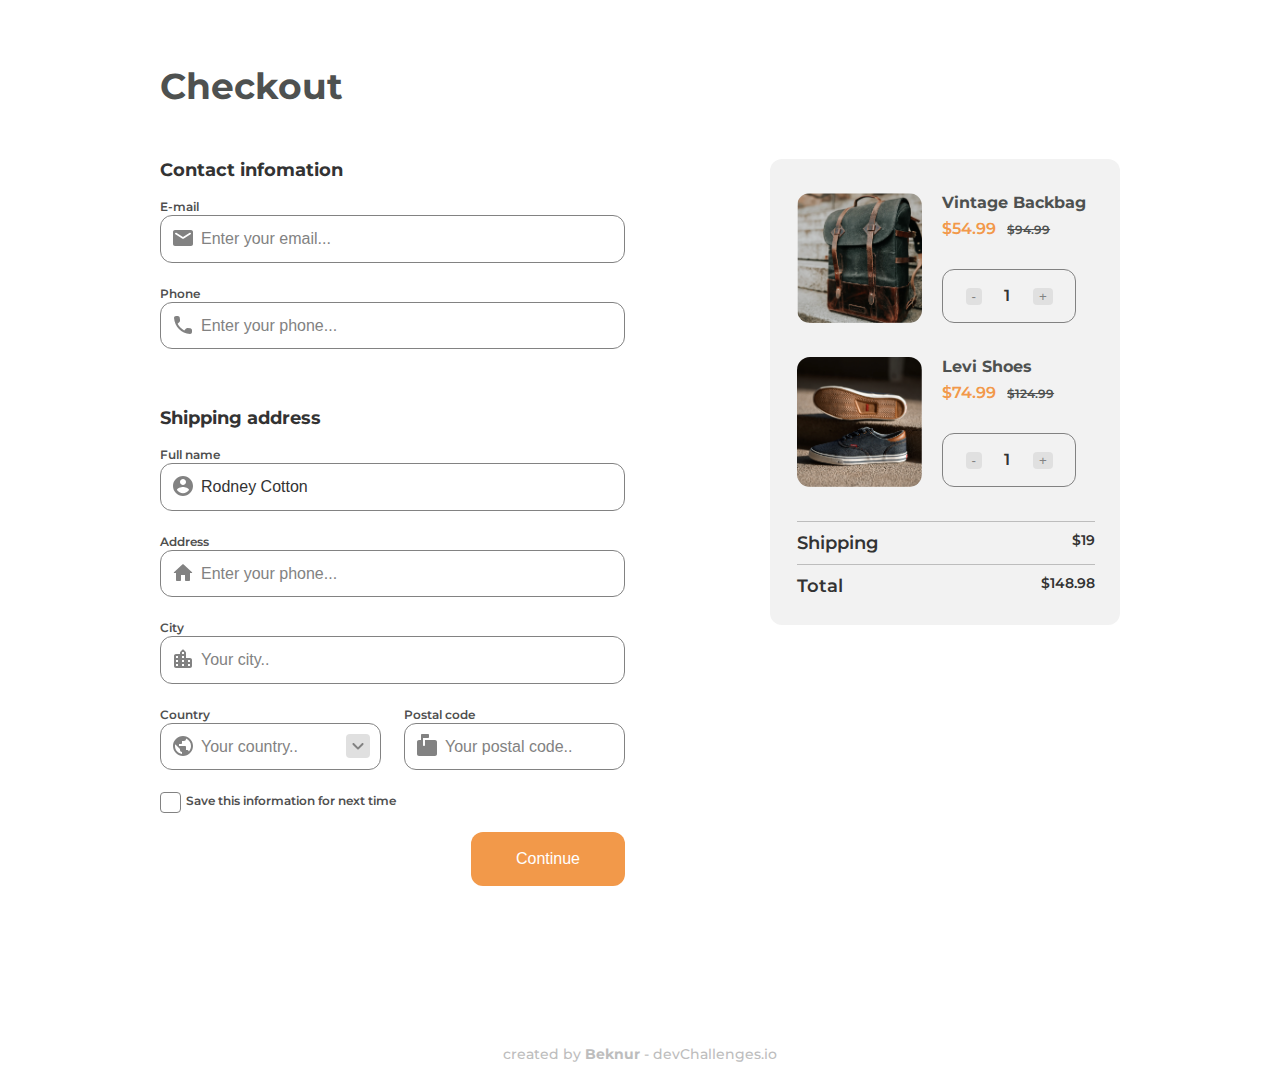
==== checkout-page-master/index.html @ 75dd47a8 "added all required html and css, but js is not ready" ====
<!DOCTYPE html>
<html lang="en">
  <head>
    <meta charset="utf-8" />
    <meta
      name="viewport"
      content="width=device-width, initial-scale=1,
  maximum-scale=5"
    />

    <link rel="icon" href="devchallenges.png" />

    <link
      rel="shortcut icon"
      type="image/x-icon"
      href="https://devchallenges.io/"
    />

    <link rel="preconnect" href="https://fonts.googleapis.com" />
    <link rel="preconnect" href="https://fonts.gstatic.com" crossorigin />
    <link
      href="https://fonts.googleapis.com/css2?family=Montserrat:wght@600;700&display=swap"
      rel="stylesheet"
    />

    <title>Devchallenges</title>

    <link rel="stylesheet" href="style.css" />
  </head>
  <body>
    <header class="wrapper">
      <h1>Checkout</h1>
    </header>

    <section class="wrapper" id="main">
      <div id="checkout-info">
        <div class="items">
          <div class="item">
            <img src="photo1.png" alt="" />
            <div class="info">
              <h2>Vintage Backbag</h2>
              <div class="prices">
                <p>$54.99</p>
                <p class="discount">$94.99</p>
              </div>
              <div class="amount">
                <button class="minus" onclick="less(this)">-</button>
                <div class="count">1</div>
                <button class="plus" onclick="more(this)">+</button>
              </div>
            </div>
          </div>
          <div class="item">
            <img src="photo2.png" alt="" />
            <div class="info">
              <h2>Levi Shoes</h2>
              <div class="prices">
                <p>$74.99</p>
                <p class="discount">$124.99</p>
              </div>
              <div class="amount">
                <button class="minus" onclick="less(this)">-</button>
                <div class="count">1</div>
                <button class="plus" onclick="more(this)">+</button>
              </div>
            </div>
          </div>
        </div>
        <div class="elements">
          <div class="element">
            <p>Shipping</p>
            <p>$19</p>
          </div>
          <div class="element">
            <p>Total</p>
            <p id="total">$148.98</p>
          </div>
        </div>
      </div>
      <form action="">
        <div class="contact">
          <h2>Contact infomation</h2>
          <div class="field">
            <label for="mail">E-mail</label>
            <input
              type="text"
              name="mail"
              id="mail"
              placeholder="Enter your email..."
              required
            />
          </div>
          <div class="field">
            <label for="phone">Phone</label>
            <input
              type="email"
              name="phone"
              id="phone"
              placeholder="Enter your phone..."
              required
            />
          </div>
        </div>
        <div class="ship">
          <h2>Shipping address</h2>
          <div class="field">
            <label for="account">Full name</label>
            <input
              type="text"
              name="account"
              id="account"
              value="Rodney Cotton"
              placeholder="Enter your name..."
              required
            />
          </div>
          <div class="field">
            <label for="address">Address</label>
            <input
              type="text"
              name="address"
              id="address"
              placeholder="Enter your phone..."
              required
            />
          </div>
          <div class="field">
            <label for="city">City</label>
            <input
              type="text"
              name="city"
              id="city"
              placeholder="Your city.."
              required
            />
          </div>
          <div class="fields">
            <div class="field">
              <label for="country">Country</label>
              <select name="country" id="country" required>
                <option class="select-holder" value="" disabled selected hidden>
                  Your country..
                </option>
                <option value="KZ">Kazakhstan</option>
                <option value="KG">Kyrgyzstan</option>
                <option value="RU">Russia</option>
              </select>
            </div>
            <div class="field">
              <label for="postal">Postal code</label>
              <input
                type="text"
                name="postal"
                id="postal"
                placeholder="Your postal code.."
                required
              />
            </div>
          </div>
          <input type="checkbox" name="toSave" id="toSave" required />
          <label for="toSave">Save this information for next time</label>
          <br />
        </div>
        <div class="button">
          <input type="submit" value="Continue" onclick="toSubmit()" />
        </div>
      </form>
    </section>

    <footer>created by <strong>Beknur</strong> - devChallenges.io</footer>

    <script src="myScript.js"></script>
  </body>
</html>
---- checkout-page-master/style.css ----
*,
*:before,
*:after {
  box-sizing: border-box;
}

:root {
  --bg: #fff; /*white color*/

  --light-grey-color: #e0e0e0; /*light grey color*/
  --dark-grey-color: #4e5150; /*black gey color*/
  --grey-1-color: #333333; /*grey 1*/
  --grey-2-color: #4f4f4f; /*grey 2*/
  --grey-5-color: #828282; /*greay 5*/
  --grey-6-color: #f2f2f2; /*grey 6*/
  --txt-footer-color: #bdbdbd; /*grey color*/
  --orange-color: #f2994a; /*orange color*/

  --px36: 2.25rem; /*36 px*/
  --px24: 1.5rem; /*24px*/
  --px18: 1.125rem; /*18px*/
  --px16: 1rem; /*16px*/
  --px14: 0.875rem; /*14px*/
  --px12: 0.75rem; /*12px*/
  --px10: 0.625rem; /*10px*/

  --mont-font: "Montserrat", sans-serif;

  --border-divider: 1px solid #bdbdbd;
  --border-input: 1px solid #828282;
}

body,
div,
h1,
h2,
p,
section,
img,
h3,
footer,
nav,
a,
ul,
h4,
form,
fieldset,
legend,
input,
label,
ol,
picture {
  margin: 0;
  padding: 0;
  border: none;
}

body {
  min-height: 100vh;
  display: flex;
  flex-direction: column;
  font-size: 16px;
  background-color: var(--bg);

  font-family: var(--mont-font);
  font-style: normal;
  font-weight: 600;
}

.img-fluid {
  max-width: 100%;
  height: auto;
}

.wrapper {
  width: 90%;
  max-width: 960px;
  margin-left: auto;
  margin-right: auto;
}

footer {
  margin-top: auto;
  font-family: var(--mont-font);
  text-align: center;
  font-weight: 500;
  font-size: var(--px14);
  line-height: 17px;
  color: var(--txt-footer-color);
  margin-bottom: 24px;
}

h1 {
  margin-top: 32px;
  margin-bottom: 21px;

  font-size: var(--px24);
  line-height: 29px;
  color: var(--dark-grey-color);
}

#main {
  margin-bottom: 95px;
}

#checkout-info {
  max-width: 383px;
  padding: 34px 25px 18px 27px;

  background: var(--grey-6-color);
  border-radius: 12px;
  margin-bottom: 88px;
  height: fit-content;
}

.item {
  display: flex;
  margin-bottom: 29px;
}

.item img {
  width: 42%;
  height: auto;
  max-width: 134px;

  margin-right: 18px;
  border-radius: 13px;
}

.info h2 {
  font-size: var(--px12);
  line-height: 15px;
  color: var(--dark-grey-color);

  margin-bottom: 6px;
}

.prices {
  margin-bottom: 31px;

  font-size: var(--px14);
  line-height: 17px;
  color: var(--orange-color);
}

.prices p {
  display: inline-block;
  margin-right: 7px;
}

.discount {
  font-size: var(--px10);
  line-height: 12px;
  text-decoration-line: line-through;
  color: var(--dark-grey-color);
}

.amount {
  border: var(--border-input);
  border-radius: 12px;

  display: flex;
  justify-content: space-evenly;
  align-items: center;

  padding: 16px 0;

  font-size: var(--px16);
  line-height: 20px;
  color: var(--grey-1-color);
  width: 115%;
  max-width: 134px;
}

.amount button {
  color: var(--grey-5-color);
  background: var(--light-grey-color);
  border-radius: 4px;
  border: none;
  cursor: pointer;
}

.element {
  border-top: var(--border-divider);
  padding-top: 10px;
  margin-bottom: 2px;
  display: flex;
  justify-content: space-between;
  font-size: var(--px14);
  line-height: 17px;
  color: var(--grey-1-color);
}

#main form h2 {
  font-size: var(--px14);
  line-height: 17px;
  color: var(--grey-1-color);
  margin-bottom: 12px;
}

.contact {
  margin-bottom: 46px;
}

.field {
  margin-bottom: 17px;
}

.field label {
  font-size: var(--px10);
  line-height: 12px;
  color: var(--grey-2-color);
  margin-bottom: 5px;
}

.field input,
.field select {
  width: 100%;
  border: var(--border-input);
  border-radius: 12px;
  padding: 13px 0;
  padding-left: 40px;
  background-position: 10px 10px;
  background-repeat: no-repeat;
  font-size: var(--px12);
  line-height: 15px;
  color: var(--grey-1-color);
}

.field input:focus,
.field select:focus {
  outline: unset;
}

.field input::placeholder {
  color: var(--grey-5-color);
}

.fields {
  display: grid;
  grid-template-columns: repeat(2, minmax(auto, 1fr));
  gap: 23px;
}

select::-ms-expand {
  display: none; /* Hide the default arrow in Internet Explorer 10 and Internet Explorer 11 */
}

.field select:invalid {
  color: var(--grey-5-color);
}

[type="checkbox"] {
  display: none;
}

[type="checkbox"]:not(:checked) + label,
[type="checkbox"]:checked + label {
  position: relative;
  padding-left: 2.15em;
  cursor: pointer;
}

/* checkbox aspect */
[type="checkbox"]:not(:checked) + label:before,
[type="checkbox"]:checked + label:before {
  content: "";
  position: absolute;
  left: 0;
  top: -1px;
  width: 16px;
  height: 16px;
  border: var(--border-input);
  background: inherit;
  border-radius: 4px;
  -webkit-transition: all 0.275s;
  transition: all 0.275s;
  margin-top: 0px;
}

/* checked mark aspect */
[type="checkbox"]:not(:checked) + label:after,
[type="checkbox"]:checked + label:after {
  content: "✓";
  position: absolute;
  top: 0.5em;
  left: 0.125em;
  font-size: 1.5em;
  color: var(--grey-2-color);
  line-height: 0;
  -webkit-transition: all 0.2s;
  transition: all 0.2s;
}

/* checked mark aspect changes */
[type="checkbox"]:not(:checked) + label:after {
  opacity: 0;
  -webkit-transform: scale(0) rotate(45deg);
  transform: scale(0) rotate(45deg);
}

[type="checkbox"]:checked + label:after {
  opacity: 1;
  -webkit-transform: scale(1) rotate(0);
  transform: scale(1) rotate(0);
}

input[type="checkbox"] + label {
  font-size: var(--px10);
  line-height: 12px;
  color: var(--grey-2-color);
}

#mail {
  background-image: url(icons/email_24dp.svg);
}

#phone {
  background-image: url(icons/call_24dp.svg);
}

#account {
  background-image: url(icons/account_circle_24dp.svg);
}

#address {
  background-image: url(icons/home_24dp.svg);
}

#city {
  background-image: url(icons/location_city_24dp.svg);
}

#country {
  appearance: none;
  background: url(icons/public_24dp.svg) 10px 10px no-repeat,
    url(icons/keyboard_arrow_down24dp.svg) 95% 10px no-repeat;
}

#postal {
  background-image: url(icons/markunread_mailbox_24dp.svg);
}

.button {
  display: flex;
  justify-content: flex-end;
}

[type="submit"] {
  background: var(--orange-color);
  border-radius: 12px;
  padding: 17px 45px;
  margin-top: 38px;
  font-size: var(--px16);
  line-height: 20px;
  color: var(--bg);
  cursor: pointer;
}

@media only screen and (min-width: 768px) {
  h1 {
    margin-top: 64px;
    margin-bottom: 51px;

    font-size: var(--px36);
    line-height: 44px;
  }

  #main {
    margin-bottom: 160px;
    display: grid;
    grid-template-columns: repeat(2, minmax(auto, 1fr));
    grid-template-areas: "form checkout";
  }

  #checkout-info {
    margin-bottom: 0;
    grid-area: checkout;
    justify-self: flex-end;
  }

  .item {
    margin-bottom: 34px;
  }

  .item img {
    margin-right: 20px;
  }

  .info h2 {
    font-size: var(--px16);
    line-height: 19.5px;
  }

  .prices {
    font-size: var(--px16);
    line-height: 19.5px;
  }

  .discount {
    font-size: var(--px12);
    line-height: 14.63px;
  }

  .element {
    margin-bottom: 10px;
    font-size: var(--px18);
    line-height: 22px;
  }

  .element p:last-child {
    font-size: var(--px14);
    line-height: 17px;
  }

  #main form h2 {
    font-size: var(--px18);
    line-height: 22px;
    margin-bottom: 15px;
  }

  .contact {
    margin-bottom: 58px;
  }

  .field {
    margin-bottom: 20px;
  }

  .field label {
    font-size: var(--px12);
    line-height: 14.63px;
    margin-bottom: 7px;
  }

  .field input,
  .field select {
    font-size: var(--px16);
    line-height: 19.5px;
  }

  /* checkbox aspect */
  [type="checkbox"]:not(:checked) + label:before,
  [type="checkbox"]:checked + label:before {
    left: 0;
    top: -1px;
    width: 21px;
    height: 21px;
  }

  /* checked mark aspect */
  [type="checkbox"]:not(:checked) + label:after,
  [type="checkbox"]:checked + label:after {
    left: 4px;
    font-size: var(--px16);
  }

  input[type="checkbox"] + label {
    font-size: var(--px12);
    line-height: 14.63px;
  }

  #mail {
    background-image: url(icons/email_24dp.svg);
  }

  #phone {
    background-image: url(icons/call_24dp.svg);
  }

  #account {
    background-image: url(icons/account_circle_24dp.svg);
  }

  #address {
    background-image: url(icons/home_24dp.svg);
  }

  #city {
    background-image: url(icons/location_city_24dp.svg);
  }

  #country {
    appearance: none;
    background: url(icons/public_24dp.svg) 10px 10px no-repeat,
      url(icons/keyboard_arrow_down24dp.svg) 95% 10px no-repeat;
  }

  #postal {
    background-image: url(icons/markunread_mailbox_24dp.svg);
  }

  [type="submit"] {
    padding: 17px 45px;
    margin-top: 23px;
  }

  #main form {
    max-width: 465px;
  }
}
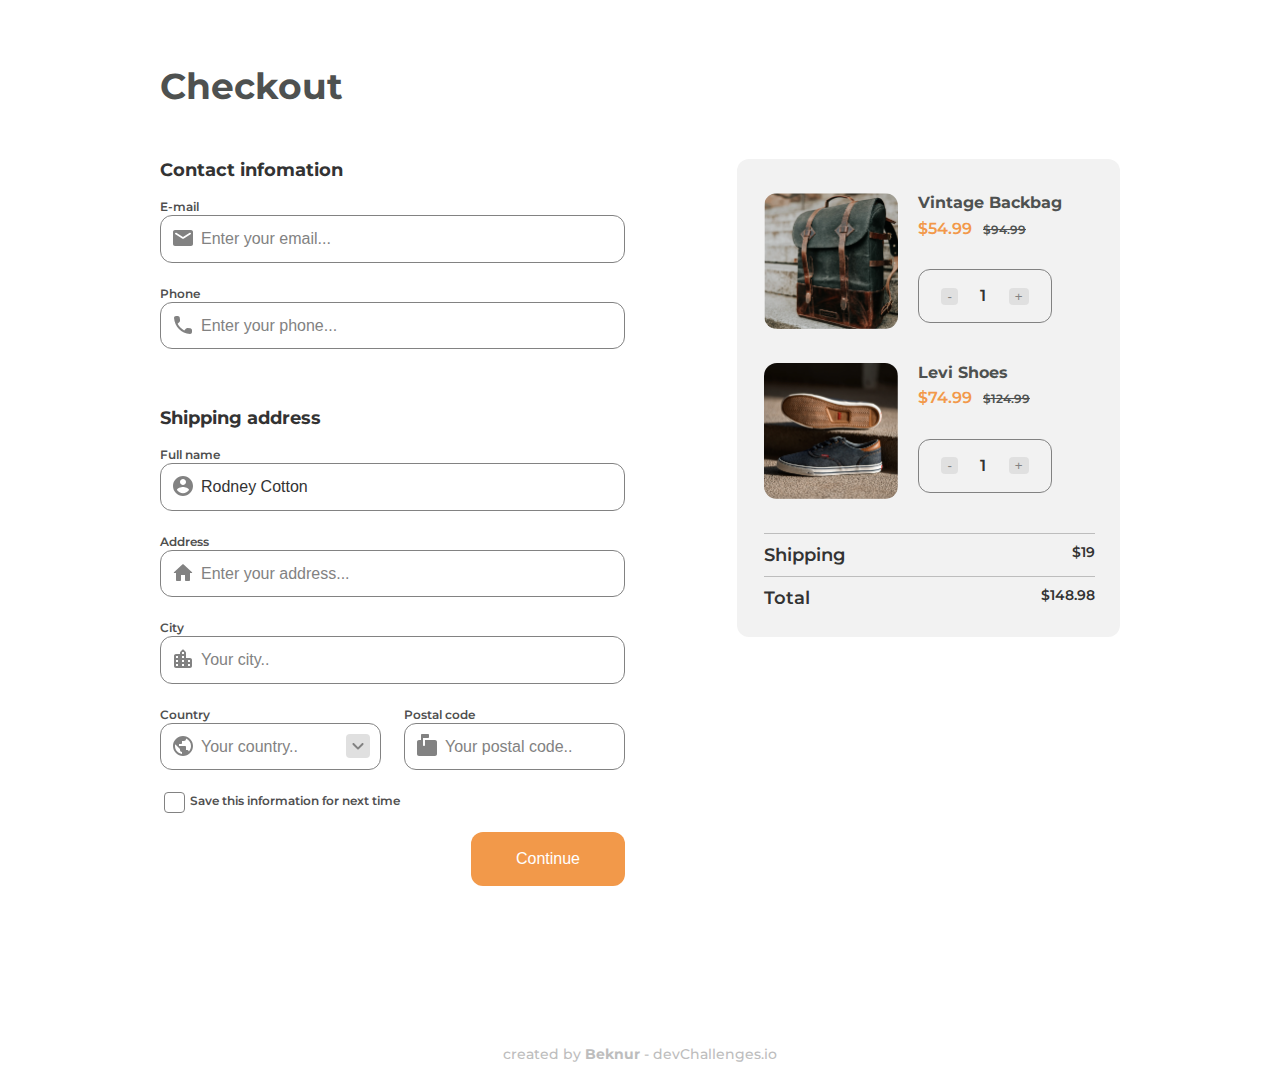
==== commit b2aadd28: "added validation and deployed" ====
--- a/checkout-page-master/index.html
+++ b/checkout-page-master/index.html
@@ -77,13 +77,13 @@
           </div>
         </div>
       </div>
-      <form action="">
+      <form name="myForm" onsubmit="return validateForm()" id="myForm">
         <div class="contact">
           <h2>Contact infomation</h2>
           <div class="field">
             <label for="mail">E-mail</label>
             <input
-              type="text"
+              type="email"
               name="mail"
               id="mail"
               placeholder="Enter your email..."
@@ -93,7 +93,7 @@
           <div class="field">
             <label for="phone">Phone</label>
             <input
-              type="email"
+              type="phone"
               name="phone"
               id="phone"
               placeholder="Enter your phone..."
@@ -120,7 +120,7 @@
               type="text"
               name="address"
               id="address"
-              placeholder="Enter your phone..."
+              placeholder="Enter your address..."
               required
             />
           </div>
@@ -157,12 +157,13 @@
               />
             </div>
           </div>
-          <input type="checkbox" name="toSave" id="toSave" required />
+          <input type="checkbox" name="toSave" id="toSave" />
           <label for="toSave">Save this information for next time</label>
           <br />
         </div>
+        <div class="result"></div>
         <div class="button">
-          <input type="submit" value="Continue" onclick="toSubmit()" />
+          <input type="submit" value="Continue" />
         </div>
       </form>
     </section>
--- a/checkout-page-master/style.css
+++ b/checkout-page-master/style.css
@@ -104,7 +104,7 @@
 }
 
 #checkout-info {
-  max-width: 383px;
+  width: 100%;
   padding: 34px 25px 18px 27px;
 
   background: var(--grey-6-color);
@@ -251,7 +251,7 @@
 }
 
 [type="checkbox"] {
-  display: none;
+  appearance: none;
 }
 
 [type="checkbox"]:not(:checked) + label,
@@ -377,6 +377,8 @@
     margin-bottom: 0;
     grid-area: checkout;
     justify-self: flex-end;
+
+    max-width: 383px;
   }
 
   .item {
